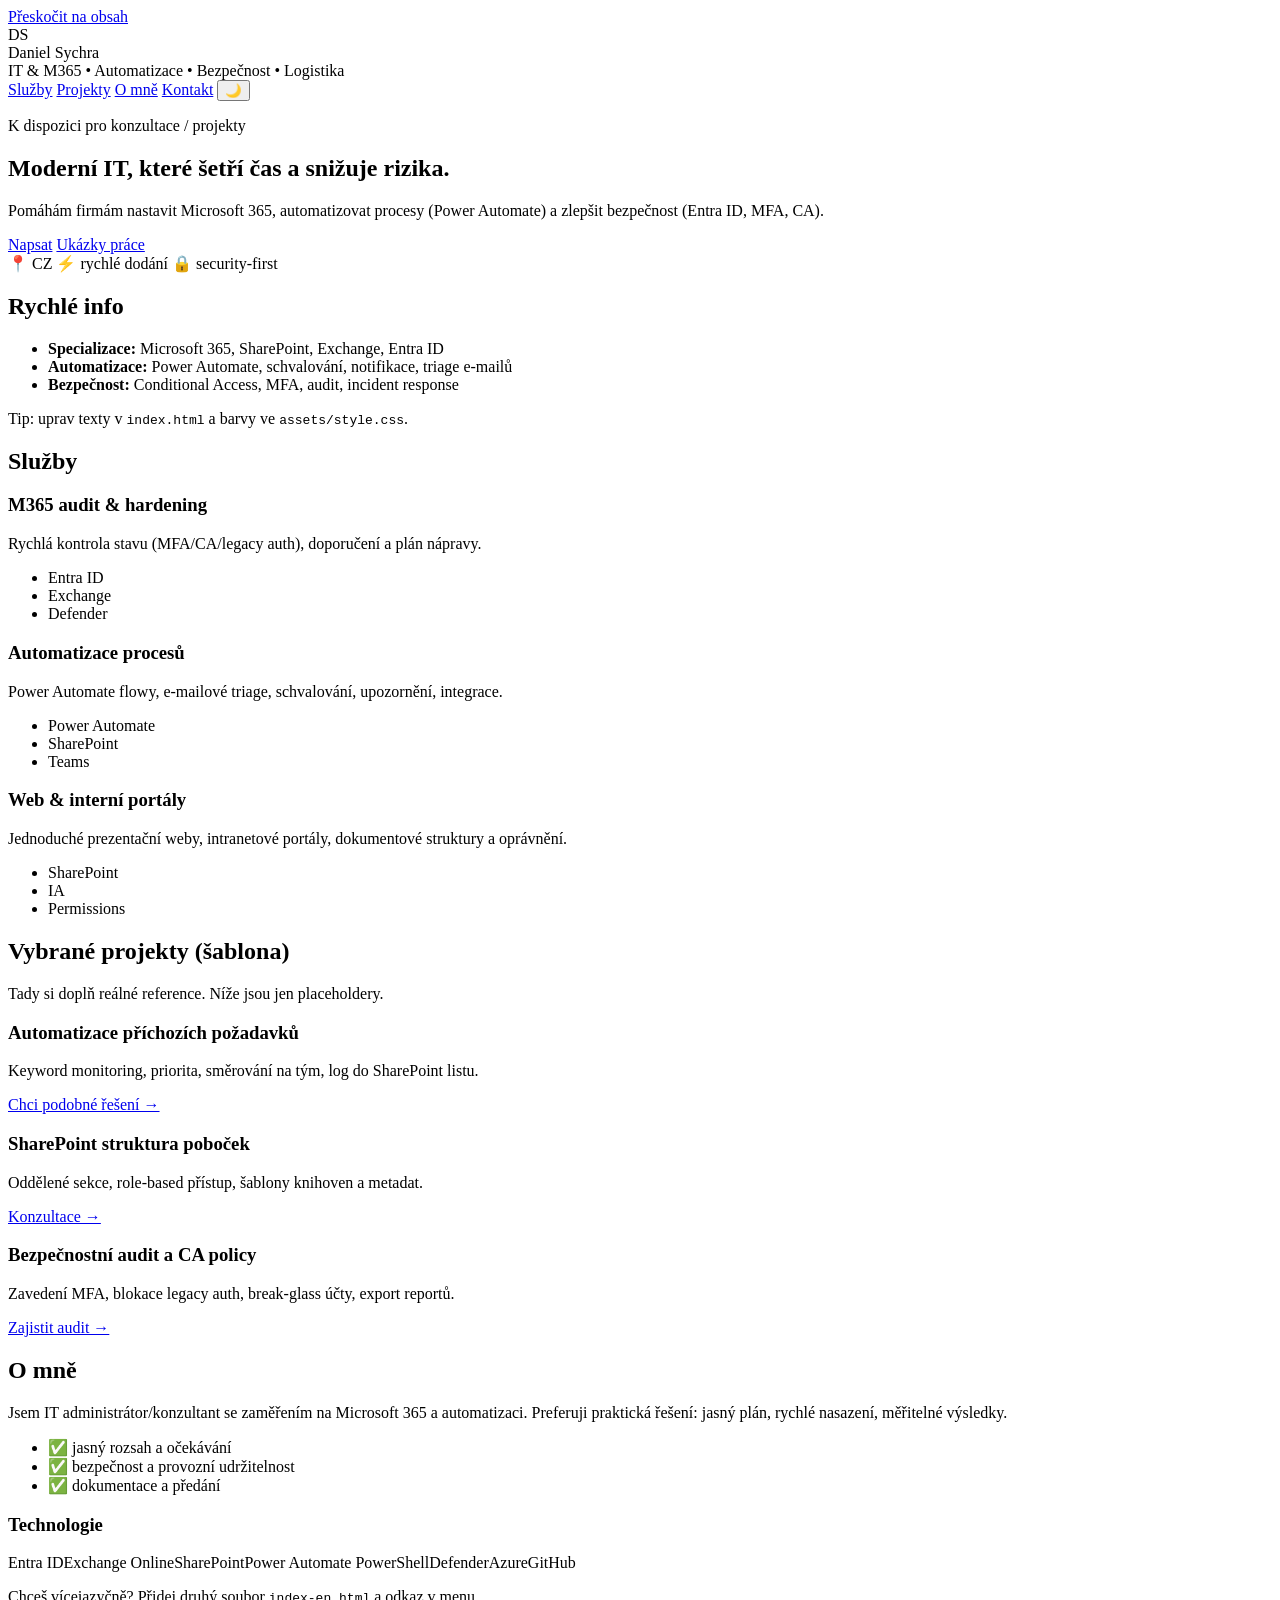
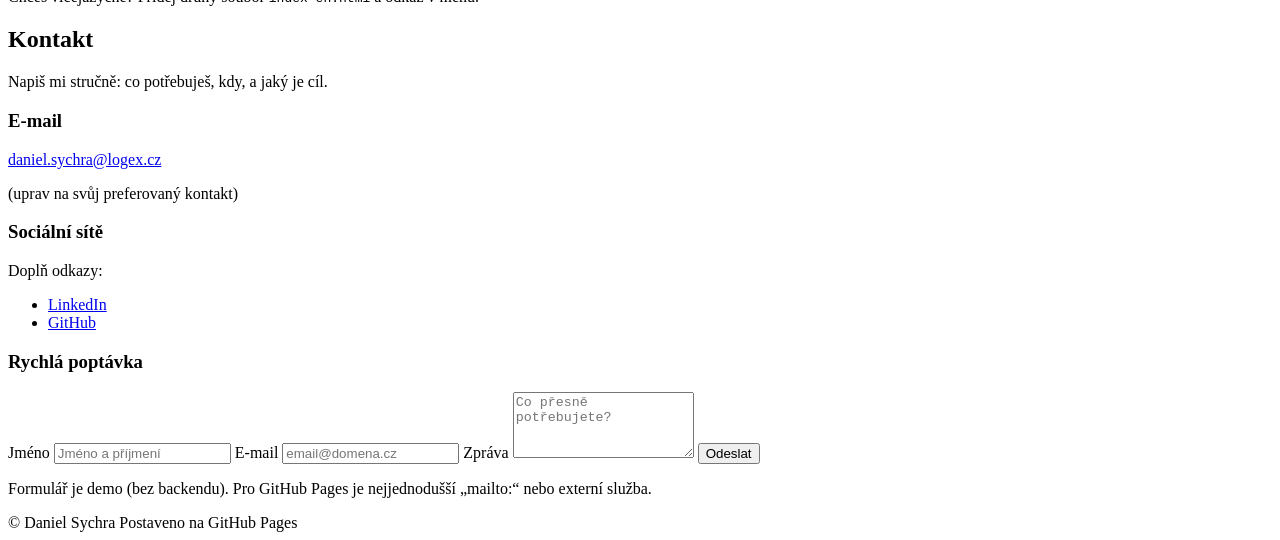
==== index.html @ 195d1d78 "Add files via upload" ====
<!doctype html>
<html lang="cs">
<head>
  <meta charset="utf-8" />
  <meta name="viewport" content="width=device-width, initial-scale=1" />
  <meta name="description" content="Profesní stránka – Daniel Sychra" />
  <title>Daniel Sychra | Profesní stránky</title>
  <link rel="preconnect" href="https://fonts.googleapis.com">
  <link rel="preconnect" href="https://fonts.gstatic.com" crossorigin>
  <link href="https://fonts.googleapis.com/css2?family=Inter:wght@400;600;700&display=swap" rel="stylesheet">
  <link rel="stylesheet" href="assets/style.css" />
</head>
<body>
  <a class="skip" href="#content">Přeskočit na obsah</a>

  <header class="header">
    <div class="container header__inner">
      <div class="brand">
        <div class="avatar" aria-hidden="true">DS</div>
        <div>
          <div class="brand__name">Daniel Sychra</div>
          <div class="brand__meta">IT & M365 • Automatizace • Bezpečnost • Logistika</div>
        </div>
      </div>

      <nav class="nav" aria-label="Hlavní navigace">
        <a href="#sluzby">Služby</a>
        <a href="#projekty">Projekty</a>
        <a href="#o-mne">O mně</a>
        <a href="#kontakt">Kontakt</a>
        <button id="theme" class="btn btn--ghost" type="button" aria-label="Přepnout motiv">🌙</button>
      </nav>
    </div>
  </header>

  <main id="content">
    <section class="hero">
      <div class="container hero__grid">
        <div>
          <p class="badge">K dispozici pro konzultace / projekty</p>
          <h1>Moderní IT, které šetří čas a snižuje rizika.</h1>
          <p class="lead">
            Pomáhám firmám nastavit Microsoft 365, automatizovat procesy (Power Automate) a zlepšit bezpečnost (Entra ID, MFA, CA).
          </p>
          <div class="cta">
            <a class="btn" href="#kontakt">Napsat</a>
            <a class="btn btn--ghost" href="#projekty">Ukázky práce</a>
          </div>
          <div class="meta">
            <span>📍 CZ</span>
            <span>⚡ rychlé dodání</span>
            <span>🔒 security-first</span>
          </div>
        </div>
        <div class="card hero__card">
          <h2>Rychlé info</h2>
          <ul class="list">
            <li><strong>Specializace:</strong> Microsoft 365, SharePoint, Exchange, Entra ID</li>
            <li><strong>Automatizace:</strong> Power Automate, schvalování, notifikace, triage e-mailů</li>
            <li><strong>Bezpečnost:</strong> Conditional Access, MFA, audit, incident response</li>
          </ul>
          <div class="divider"></div>
          <p class="muted">Tip: uprav texty v <code>index.html</code> a barvy ve <code>assets/style.css</code>.</p>
        </div>
      </div>
    </section>

    <section id="sluzby" class="section">
      <div class="container">
        <h2>Služby</h2>
        <div class="grid">
          <article class="card">
            <h3>M365 audit & hardening</h3>
            <p>Rychlá kontrola stavu (MFA/CA/legacy auth), doporučení a plán nápravy.</p>
            <ul class="chips">
              <li>Entra ID</li><li>Exchange</li><li>Defender</li>
            </ul>
          </article>
          <article class="card">
            <h3>Automatizace procesů</h3>
            <p>Power Automate flowy, e-mailové triage, schvalování, upozornění, integrace.</p>
            <ul class="chips">
              <li>Power Automate</li><li>SharePoint</li><li>Teams</li>
            </ul>
          </article>
          <article class="card">
            <h3>Web & interní portály</h3>
            <p>Jednoduché prezentační weby, intranetové portály, dokumentové struktury a oprávnění.</p>
            <ul class="chips">
              <li>SharePoint</li><li>IA</li><li>Permissions</li>
            </ul>
          </article>
        </div>
      </div>
    </section>

    <section id="projekty" class="section section--alt">
      <div class="container">
        <h2>Vybrané projekty (šablona)</h2>
        <p class="muted">Tady si doplň reálné reference. Níže jsou jen placeholdery.</p>
        <div class="grid">
          <article class="card">
            <h3>Automatizace příchozích požadavků</h3>
            <p>Keyword monitoring, priorita, směrování na tým, log do SharePoint listu.</p>
            <a class="link" href="#kontakt">Chci podobné řešení →</a>
          </article>
          <article class="card">
            <h3>SharePoint struktura poboček</h3>
            <p>Oddělené sekce, role-based přístup, šablony knihoven a metadat.</p>
            <a class="link" href="#kontakt">Konzultace →</a>
          </article>
          <article class="card">
            <h3>Bezpečnostní audit a CA policy</h3>
            <p>Zavedení MFA, blokace legacy auth, break-glass účty, export reportů.</p>
            <a class="link" href="#kontakt">Zajistit audit →</a>
          </article>
        </div>
      </div>
    </section>

    <section id="o-mne" class="section">
      <div class="container about">
        <div>
          <h2>O mně</h2>
          <p>
            Jsem IT administrátor/konzultant se zaměřením na Microsoft 365 a automatizaci. Preferuji praktická řešení:
            jasný plán, rychlé nasazení, měřitelné výsledky.
          </p>
          <ul class="list">
            <li>✅ jasný rozsah a očekávání</li>
            <li>✅ bezpečnost a provozní udržitelnost</li>
            <li>✅ dokumentace a předání</li>
          </ul>
        </div>
        <div class="card">
          <h3>Technologie</h3>
          <div class="tags">
            <span>Entra ID</span><span>Exchange Online</span><span>SharePoint</span><span>Power Automate</span>
            <span>PowerShell</span><span>Defender</span><span>Azure</span><span>GitHub</span>
          </div>
          <div class="divider"></div>
          <p class="muted">Chceš vícejazyčně? Přidej druhý soubor <code>index-en.html</code> a odkaz v menu.</p>
        </div>
      </div>
    </section>

    <section id="kontakt" class="section section--alt">
      <div class="container">
        <h2>Kontakt</h2>
        <p class="lead">Napiš mi stručně: co potřebuješ, kdy, a jaký je cíl.</p>
        <div class="grid">
          <div class="card">
            <h3>E-mail</h3>
            <p><a class="link" href="mailto:daniel.sychra@logex.cz">daniel.sychra@logex.cz</a></p>
            <p class="muted">(uprav na svůj preferovaný kontakt)</p>
          </div>
          <div class="card">
            <h3>Sociální sítě</h3>
            <p class="muted">Doplň odkazy:</p>
            <ul class="list">
              <li><a class="link" href="#">LinkedIn</a></li>
              <li><a class="link" href="#">GitHub</a></li>
            </ul>
          </div>
          <div class="card">
            <h3>Rychlá poptávka</h3>
            <form class="form" onsubmit="return false;">
              <label>Jméno
                <input placeholder="Jméno a příjmení" />
              </label>
              <label>E-mail
                <input placeholder="email@domena.cz" />
              </label>
              <label>Zpráva
                <textarea rows="4" placeholder="Co přesně potřebujete?" ></textarea>
              </label>
              <button class="btn" type="button" onclick="alert('Tato šablona neodesílá data. Pro formulář použij např. Formspree/Netlify Forms, nebo dej mailto.');">Odeslat</button>
              <p class="muted">Formulář je demo (bez backendu). Pro GitHub Pages je nejjednodušší „mailto:“ nebo externí služba.</p>
            </form>
          </div>
        </div>
      </div>
    </section>
  </main>

  <footer class="footer">
    <div class="container footer__inner">
      <span>© <span id="year"></span> Daniel Sychra</span>
      <span class="muted">Postaveno na GitHub Pages</span>
    </div>
  </footer>

  <script src="assets/main.js"></script>
</body>
</html>
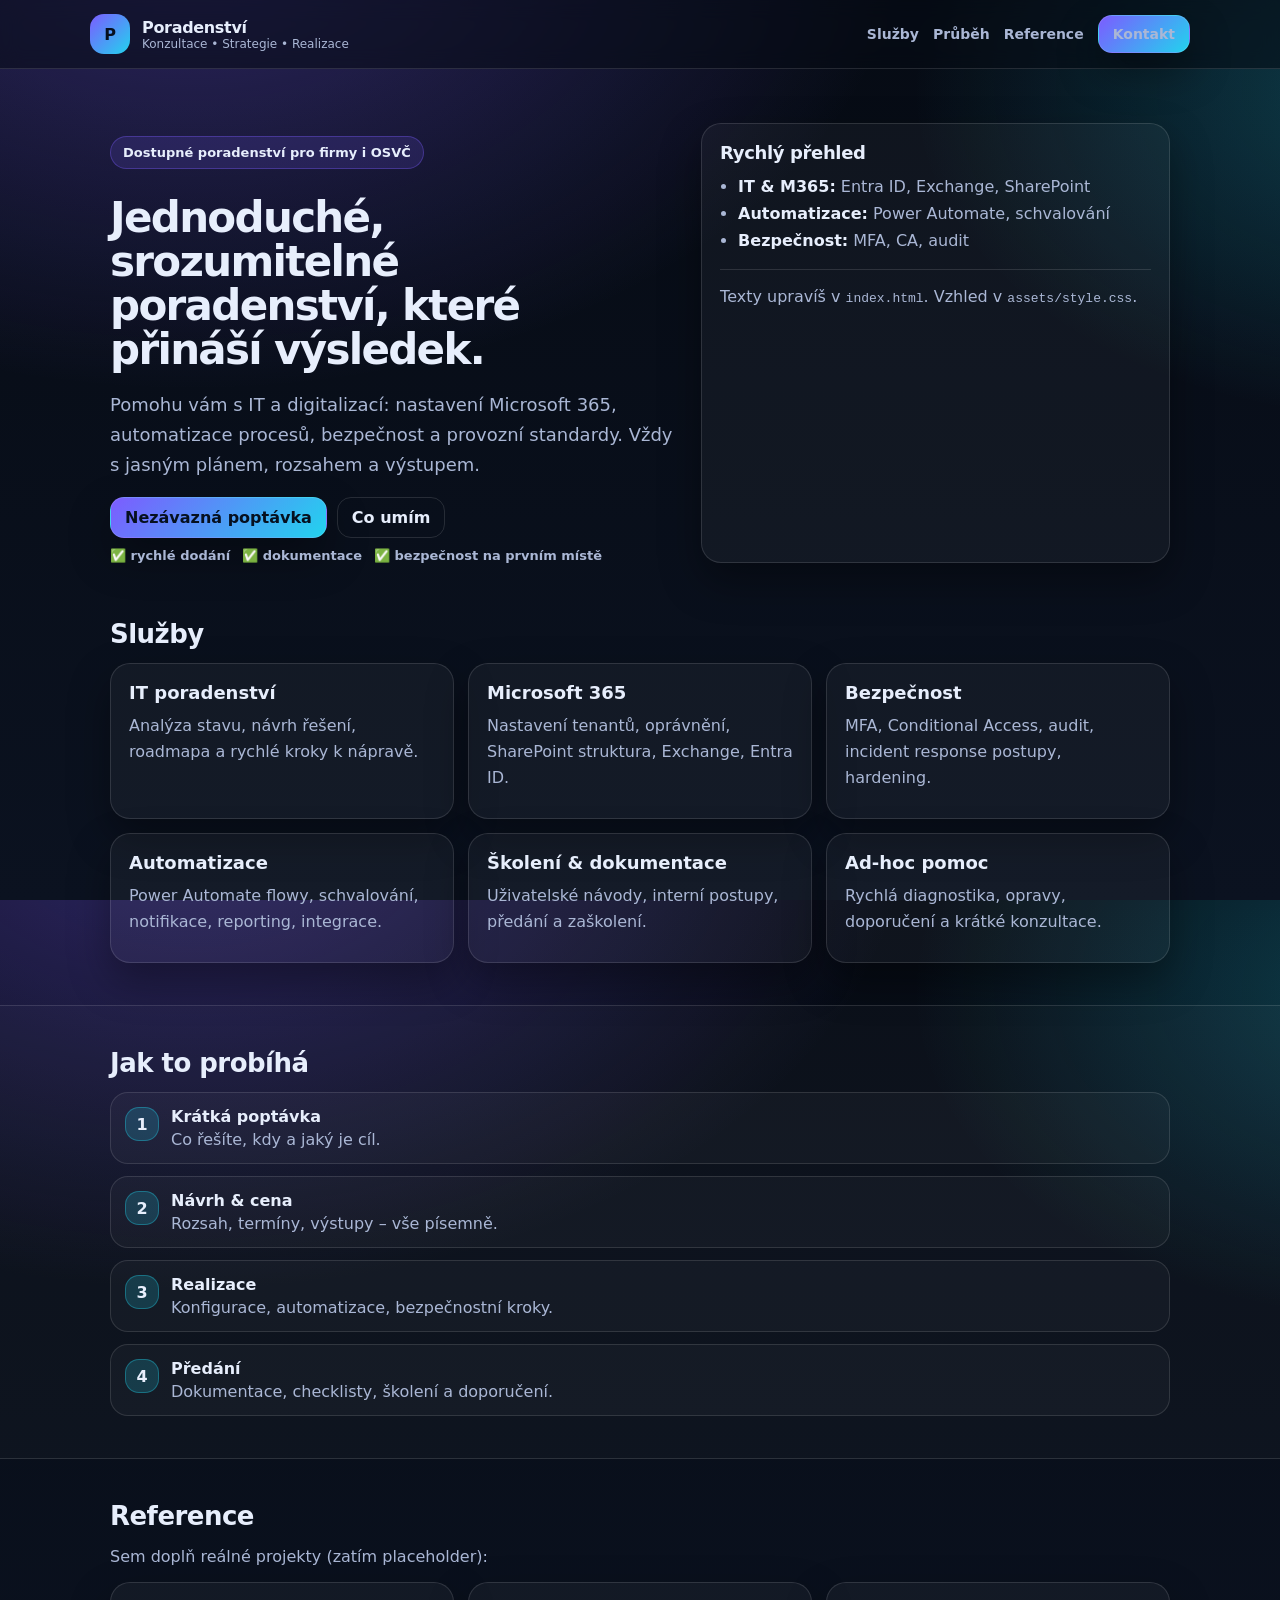
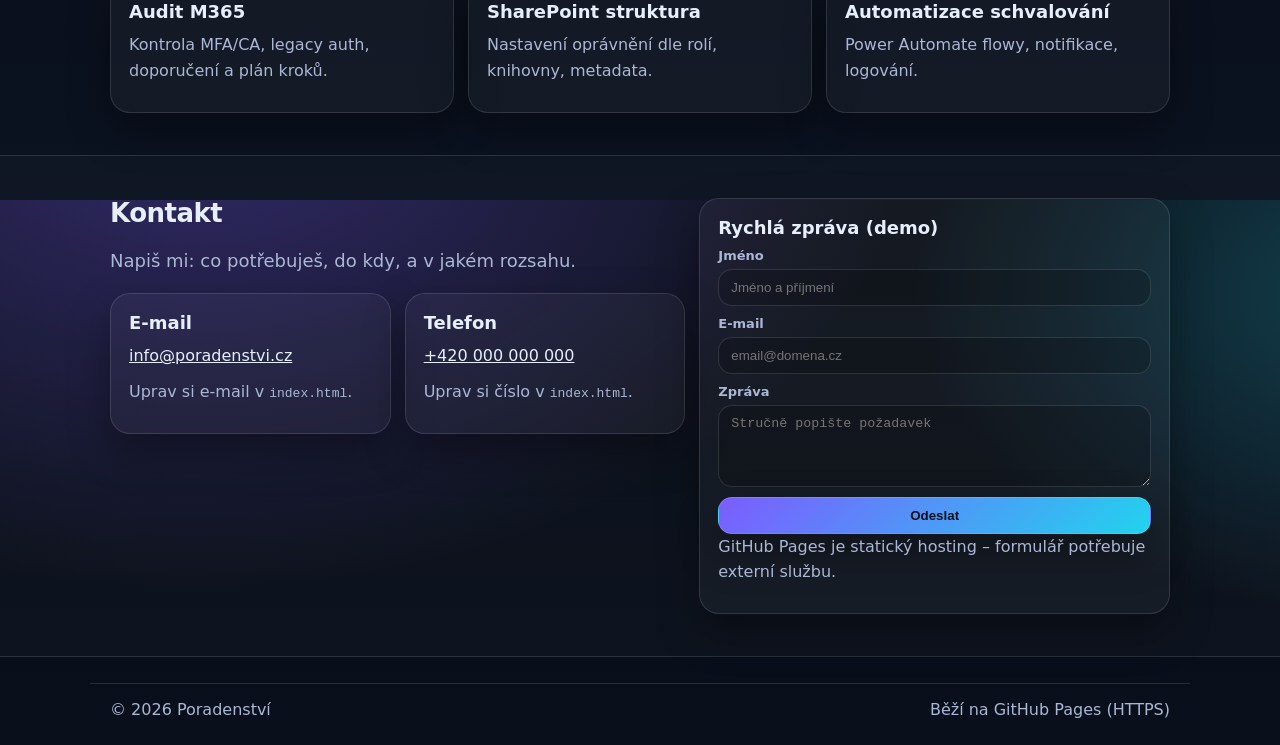
==== commit 5c0cca44: "Add files via upload" ====
--- a/index.html
+++ b/index.html
@@ -2,66 +2,63 @@
 <html lang="cs">
 <head>
   <meta charset="utf-8" />
-  <meta name="viewport" content="width=device-width, initial-scale=1" />
-  <meta name="description" content="Profesní stránka – Daniel Sychra" />
-  <title>Daniel Sychra | Profesní stránky</title>
+  <meta name="viewport" content="width=device-width,initial-scale=1" />
+  <title>Poradenství | Jednoduché profesionální stránky</title>
+  <meta name="description" content="Poradenství a konzultace – IT, procesy, bezpečnost. Jednoduché profesionální stránky." />
   <link rel="preconnect" href="https://fonts.googleapis.com">
   <link rel="preconnect" href="https://fonts.gstatic.com" crossorigin>
   <link href="https://fonts.googleapis.com/css2?family=Inter:wght@400;600;700&display=swap" rel="stylesheet">
   <link rel="stylesheet" href="assets/style.css" />
 </head>
 <body>
-  <a class="skip" href="#content">Přeskočit na obsah</a>
-
-  <header class="header">
-    <div class="container header__inner">
+  <header class="top">
+    <div class="container nav">
       <div class="brand">
-        <div class="avatar" aria-hidden="true">DS</div>
+        <div class="logo">P</div>
         <div>
-          <div class="brand__name">Daniel Sychra</div>
-          <div class="brand__meta">IT & M365 • Automatizace • Bezpečnost • Logistika</div>
+          <div class="name">Poradenství</div>
+          <div class="tag">Konzultace • Strategie • Realizace</div>
         </div>
       </div>
-
-      <nav class="nav" aria-label="Hlavní navigace">
+      <nav class="links">
         <a href="#sluzby">Služby</a>
-        <a href="#projekty">Projekty</a>
-        <a href="#o-mne">O mně</a>
-        <a href="#kontakt">Kontakt</a>
-        <button id="theme" class="btn btn--ghost" type="button" aria-label="Přepnout motiv">🌙</button>
+        <a href="#prubeh">Průběh</a>
+        <a href="#reference">Reference</a>
+        <a href="#kontakt" class="btn">Kontakt</a>
       </nav>
     </div>
   </header>
 
-  <main id="content">
+  <main>
     <section class="hero">
-      <div class="container hero__grid">
+      <div class="container heroGrid">
         <div>
-          <p class="badge">K dispozici pro konzultace / projekty</p>
-          <h1>Moderní IT, které šetří čas a snižuje rizika.</h1>
+          <p class="pill">Dostupné poradenství pro firmy i OSVČ</p>
+          <h1>Jednoduché, srozumitelné poradenství, které přináší výsledek.</h1>
           <p class="lead">
-            Pomáhám firmám nastavit Microsoft 365, automatizovat procesy (Power Automate) a zlepšit bezpečnost (Entra ID, MFA, CA).
+            Pomohu vám s IT a digitalizací: nastavení Microsoft 365, automatizace procesů, bezpečnost a provozní standardy.
+            Vždy s jasným plánem, rozsahem a výstupem.
           </p>
           <div class="cta">
-            <a class="btn" href="#kontakt">Napsat</a>
-            <a class="btn btn--ghost" href="#projekty">Ukázky práce</a>
+            <a class="btn" href="#kontakt">Nezávazná poptávka</a>
+            <a class="btn ghost" href="#sluzby">Co umím</a>
           </div>
-          <div class="meta">
-            <span>📍 CZ</span>
-            <span>⚡ rychlé dodání</span>
-            <span>🔒 security-first</span>
+          <div class="facts">
+            <span>✅ rychlé dodání</span>
+            <span>✅ dokumentace</span>
+            <span>✅ bezpečnost na prvním místě</span>
           </div>
         </div>
-        <div class="card hero__card">
-          <h2>Rychlé info</h2>
-          <ul class="list">
-            <li><strong>Specializace:</strong> Microsoft 365, SharePoint, Exchange, Entra ID</li>
-            <li><strong>Automatizace:</strong> Power Automate, schvalování, notifikace, triage e-mailů</li>
-            <li><strong>Bezpečnost:</strong> Conditional Access, MFA, audit, incident response</li>
+        <aside class="card">
+          <h2>Rychlý přehled</h2>
+          <ul>
+            <li><strong>IT & M365:</strong> Entra ID, Exchange, SharePoint</li>
+            <li><strong>Automatizace:</strong> Power Automate, schvalování</li>
+            <li><strong>Bezpečnost:</strong> MFA, CA, audit</li>
           </ul>
-          <div class="divider"></div>
-          <p class="muted">Tip: uprav texty v <code>index.html</code> a barvy ve <code>assets/style.css</code>.</p>
-        </div>
+          <div class="line"></div>
+          <p class="muted">Texty upravíš v <code>index.html</code>. Vzhled v <code>assets/style.css</code>.</p>
+        </aside>
       </div>
     </section>
 
@@ -70,123 +67,93 @@
         <h2>Služby</h2>
         <div class="grid">
           <article class="card">
-            <h3>M365 audit & hardening</h3>
-            <p>Rychlá kontrola stavu (MFA/CA/legacy auth), doporučení a plán nápravy.</p>
-            <ul class="chips">
-              <li>Entra ID</li><li>Exchange</li><li>Defender</li>
-            </ul>
+            <h3>IT poradenství</h3>
+            <p>Analýza stavu, návrh řešení, roadmapa a rychlé kroky k nápravě.</p>
           </article>
           <article class="card">
-            <h3>Automatizace procesů</h3>
-            <p>Power Automate flowy, e-mailové triage, schvalování, upozornění, integrace.</p>
-            <ul class="chips">
-              <li>Power Automate</li><li>SharePoint</li><li>Teams</li>
-            </ul>
+            <h3>Microsoft 365</h3>
+            <p>Nastavení tenantů, oprávnění, SharePoint struktura, Exchange, Entra ID.</p>
           </article>
           <article class="card">
-            <h3>Web & interní portály</h3>
-            <p>Jednoduché prezentační weby, intranetové portály, dokumentové struktury a oprávnění.</p>
-            <ul class="chips">
-              <li>SharePoint</li><li>IA</li><li>Permissions</li>
-            </ul>
+            <h3>Bezpečnost</h3>
+            <p>MFA, Conditional Access, audit, incident response postupy, hardening.</p>
+          </article>
+          <article class="card">
+            <h3>Automatizace</h3>
+            <p>Power Automate flowy, schvalování, notifikace, reporting, integrace.</p>
+          </article>
+          <article class="card">
+            <h3>Školení & dokumentace</h3>
+            <p>Uživatelské návody, interní postupy, předání a zaškolení.</p>
+          </article>
+          <article class="card">
+            <h3>Ad‑hoc pomoc</h3>
+            <p>Rychlá diagnostika, opravy, doporučení a krátké konzultace.</p>
           </article>
         </div>
       </div>
     </section>
 
-    <section id="projekty" class="section section--alt">
+    <section id="prubeh" class="section alt">
       <div class="container">
-        <h2>Vybrané projekty (šablona)</h2>
-        <p class="muted">Tady si doplň reálné reference. Níže jsou jen placeholdery.</p>
-        <div class="grid">
-          <article class="card">
-            <h3>Automatizace příchozích požadavků</h3>
-            <p>Keyword monitoring, priorita, směrování na tým, log do SharePoint listu.</p>
-            <a class="link" href="#kontakt">Chci podobné řešení →</a>
-          </article>
-          <article class="card">
-            <h3>SharePoint struktura poboček</h3>
-            <p>Oddělené sekce, role-based přístup, šablony knihoven a metadat.</p>
-            <a class="link" href="#kontakt">Konzultace →</a>
-          </article>
-          <article class="card">
-            <h3>Bezpečnostní audit a CA policy</h3>
-            <p>Zavedení MFA, blokace legacy auth, break-glass účty, export reportů.</p>
-            <a class="link" href="#kontakt">Zajistit audit →</a>
-          </article>
+        <h2>Jak to probíhá</h2>
+        <div class="steps">
+          <div class="step"><span>1</span><div><h3>Krátká poptávka</h3><p>Co řešíte, kdy a jaký je cíl.</p></div></div>
+          <div class="step"><span>2</span><div><h3>Návrh & cena</h3><p>Rozsah, termíny, výstupy – vše písemně.</p></div></div>
+          <div class="step"><span>3</span><div><h3>Realizace</h3><p>Konfigurace, automatizace, bezpečnostní kroky.</p></div></div>
+          <div class="step"><span>4</span><div><h3>Předání</h3><p>Dokumentace, checklisty, školení a doporučení.</p></div></div>
         </div>
       </div>
     </section>
 
-    <section id="o-mne" class="section">
-      <div class="container about">
-        <div>
-          <h2>O mně</h2>
-          <p>
-            Jsem IT administrátor/konzultant se zaměřením na Microsoft 365 a automatizaci. Preferuji praktická řešení:
-            jasný plán, rychlé nasazení, měřitelné výsledky.
-          </p>
-          <ul class="list">
-            <li>✅ jasný rozsah a očekávání</li>
-            <li>✅ bezpečnost a provozní udržitelnost</li>
-            <li>✅ dokumentace a předání</li>
-          </ul>
-        </div>
-        <div class="card">
-          <h3>Technologie</h3>
-          <div class="tags">
-            <span>Entra ID</span><span>Exchange Online</span><span>SharePoint</span><span>Power Automate</span>
-            <span>PowerShell</span><span>Defender</span><span>Azure</span><span>GitHub</span>
-          </div>
-          <div class="divider"></div>
-          <p class="muted">Chceš vícejazyčně? Přidej druhý soubor <code>index-en.html</code> a odkaz v menu.</p>
+    <section id="reference" class="section">
+      <div class="container">
+        <h2>Reference</h2>
+        <p class="muted">Sem doplň reálné projekty (zatím placeholder):</p>
+        <div class="grid">
+          <article class="card"><h3>Audit M365</h3><p>Kontrola MFA/CA, legacy auth, doporučení a plán kroků.</p></article>
+          <article class="card"><h3>SharePoint struktura</h3><p>Nastavení oprávnění dle rolí, knihovny, metadata.</p></article>
+          <article class="card"><h3>Automatizace schvalování</h3><p>Power Automate flowy, notifikace, logování.</p></article>
         </div>
       </div>
     </section>
 
-    <section id="kontakt" class="section section--alt">
-      <div class="container">
-        <h2>Kontakt</h2>
-        <p class="lead">Napiš mi stručně: co potřebuješ, kdy, a jaký je cíl.</p>
-        <div class="grid">
-          <div class="card">
-            <h3>E-mail</h3>
-            <p><a class="link" href="mailto:daniel.sychra@logex.cz">daniel.sychra@logex.cz</a></p>
-            <p class="muted">(uprav na svůj preferovaný kontakt)</p>
+    <section id="kontakt" class="section alt">
+      <div class="container contact">
+        <div>
+          <h2>Kontakt</h2>
+          <p class="lead">Napiš mi: co potřebuješ, do kdy, a v jakém rozsahu.</p>
+          <div class="contactCards">
+            <div class="card">
+              <h3>E-mail</h3>
+              <p><a href="mailto:info@poradenstvi.cz">info@poradenstvi.cz</a></p>
+              <p class="muted">Uprav si e-mail v <code>index.html</code>.</p>
+            </div>
+            <div class="card">
+              <h3>Telefon</h3>
+              <p><a href="tel:+420000000000">+420 000 000 000</a></p>
+              <p class="muted">Uprav si číslo v <code>index.html</code>.</p>
+            </div>
           </div>
-          <div class="card">
-            <h3>Sociální sítě</h3>
-            <p class="muted">Doplň odkazy:</p>
-            <ul class="list">
-              <li><a class="link" href="#">LinkedIn</a></li>
-              <li><a class="link" href="#">GitHub</a></li>
-            </ul>
-          </div>
-          <div class="card">
-            <h3>Rychlá poptávka</h3>
-            <form class="form" onsubmit="return false;">
-              <label>Jméno
-                <input placeholder="Jméno a příjmení" />
-              </label>
-              <label>E-mail
-                <input placeholder="email@domena.cz" />
-              </label>
-              <label>Zpráva
-                <textarea rows="4" placeholder="Co přesně potřebujete?" ></textarea>
-              </label>
-              <button class="btn" type="button" onclick="alert('Tato šablona neodesílá data. Pro formulář použij např. Formspree/Netlify Forms, nebo dej mailto.');">Odeslat</button>
-              <p class="muted">Formulář je demo (bez backendu). Pro GitHub Pages je nejjednodušší „mailto:“ nebo externí služba.</p>
-            </form>
-          </div>
+        </div>
+        <div class="card">
+          <h3>Rychlá zpráva (demo)</h3>
+          <form onsubmit="return false" class="form">
+            <label>Jméno<input placeholder="Jméno a příjmení"/></label>
+            <label>E-mail<input placeholder="email@domena.cz"/></label>
+            <label>Zpráva<textarea rows="4" placeholder="Stručně popište požadavek"></textarea></label>
+            <button class="btn" type="button" onclick="alert('Tento formulář je bez backendu. Pro GitHub Pages použij mailto nebo Formspree.');">Odeslat</button>
+          </form>
+          <p class="muted">GitHub Pages je statický hosting – formulář potřebuje externí službu.</p>
         </div>
       </div>
     </section>
   </main>
 
   <footer class="footer">
-    <div class="container footer__inner">
-      <span>© <span id="year"></span> Daniel Sychra</span>
-      <span class="muted">Postaveno na GitHub Pages</span>
+    <div class="container foot">
+      <span>© <span id="y"></span> Poradenství</span>
+      <span class="muted">Běží na GitHub Pages (HTTPS)</span>
     </div>
   </footer>
 
--- a/assets/style.css
+++ b/assets/style.css
@@ -0,0 +1,49 @@
+:root{--bg:#0b1220;--card:#0f1a30;--text:#e7eefc;--muted:#aab7d5;--line:rgba(255,255,255,.12);--brand:#7c5cff;--brand2:#22d3ee;--radius:20px;--shadow:0 18px 40px rgba(0,0,0,.35)}
+*{box-sizing:border-box}html,body{height:100%}
+body{margin:0;font-family:Inter,system-ui,Segoe UI,Roboto,Arial,sans-serif;background:radial-gradient(1200px 800px at 15% -10%, rgba(124,92,255,.35), transparent 60%),radial-gradient(900px 600px at 110% 10%, rgba(34,211,238,.25), transparent 55%),linear-gradient(180deg,#060b14,var(--bg));color:var(--text)}
+a{color:var(--text)}
+.container{max-width:1100px;margin:0 auto;padding:0 20px}
+.top{position:sticky;top:0;z-index:50;background:rgba(6,11,20,.55);backdrop-filter:blur(10px);border-bottom:1px solid var(--line)}
+.nav{display:flex;align-items:center;justify-content:space-between;gap:16px;padding:14px 0}
+.brand{display:flex;align-items:center;gap:12px}
+.logo{width:40px;height:40px;border-radius:14px;display:grid;place-items:center;font-weight:900;background:linear-gradient(135deg,var(--brand),var(--brand2));color:#06101f}
+.name{font-weight:900;letter-spacing:-.02em}.tag{font-size:12px;color:var(--muted)}
+.links{display:flex;gap:14px;flex-wrap:wrap;align-items:center}
+.links a{color:var(--muted);text-decoration:none;font-weight:700;font-size:14px}
+.links a:hover{color:var(--text)}
+.btn{display:inline-flex;align-items:center;justify-content:center;padding:10px 14px;border-radius:14px;border:1px solid var(--line);background:linear-gradient(135deg,var(--brand),var(--brand2));color:#06101f;font-weight:900;text-decoration:none;box-shadow:var(--shadow)}
+.btn.ghost{background:transparent;color:var(--text);box-shadow:none}
+.btn.ghost:hover{border-color:rgba(255,255,255,.25)}
+.hero{padding:54px 0 14px}
+.heroGrid{display:grid;grid-template-columns:1.1fr .9fr;gap:18px;align-items:stretch}
+.pill{display:inline-block;padding:8px 12px;border-radius:999px;background:rgba(124,92,255,.15);border:1px solid rgba(124,92,255,.35);font-weight:800;font-size:13px}
+h1{margin:14px 0 10px;font-size:42px;letter-spacing:-.04em;line-height:1.05}
+.lead{font-size:18px;color:var(--muted);line-height:1.65}
+.cta{display:flex;gap:10px;flex-wrap:wrap;margin:18px 0 10px}
+.facts{display:flex;gap:12px;flex-wrap:wrap;color:var(--muted);font-weight:700;font-size:13px}
+.section{padding:42px 0}
+.section.alt{background:rgba(255,255,255,.02);border-top:1px solid var(--line);border-bottom:1px solid var(--line)}
+h2{margin:0 0 14px;font-size:26px;letter-spacing:-.02em}
+.grid{display:grid;grid-template-columns:repeat(3,1fr);gap:14px}
+.card{background:rgba(255,255,255,.04);border:1px solid var(--line);border-radius:var(--radius);padding:18px;box-shadow:var(--shadow)}
+.card h2{font-size:18px;margin:0 0 10px}
+.card h3{margin:0 0 10px;font-size:18px}
+.card p{margin:0 0 10px;color:var(--muted);line-height:1.6}
+.card ul{margin:0;padding-left:18px;color:var(--muted);line-height:1.7}
+.card strong{color:var(--text)}
+.line{height:1px;background:var(--line);margin:14px 0}
+.muted{color:var(--muted)}
+.steps{display:grid;gap:12px}
+.step{display:flex;gap:12px;align-items:flex-start;background:rgba(255,255,255,.03);border:1px solid var(--line);border-radius:18px;padding:14px}
+.step span{width:34px;height:34px;border-radius:14px;display:grid;place-items:center;font-weight:900;background:rgba(34,211,238,.18);border:1px solid rgba(34,211,238,.35)}
+.step h3{margin:0 0 4px;font-size:16px}
+.step p{margin:0;color:var(--muted)}
+.contact{display:grid;grid-template-columns:1.1fr .9fr;gap:14px;align-items:start}
+.contactCards{display:grid;grid-template-columns:repeat(2,1fr);gap:14px;margin-top:14px}
+.form{display:grid;gap:10px}
+label{display:grid;gap:6px;color:var(--muted);font-weight:800;font-size:13px}
+input,textarea{padding:10px 12px;border-radius:14px;border:1px solid var(--line);background:rgba(0,0,0,.18);color:var(--text);outline:none}
+input:focus,textarea:focus{border-color:rgba(34,211,238,.7)}
+.footer{padding:26px 0}
+.foot{display:flex;justify-content:space-between;gap:10px;flex-wrap:wrap;border-top:1px solid var(--line);padding-top:16px;color:var(--muted)}
+@media (max-width:920px){.heroGrid,.contact{grid-template-columns:1fr}h1{font-size:34px}.grid{grid-template-columns:1fr}.contactCards{grid-template-columns:1fr}}
